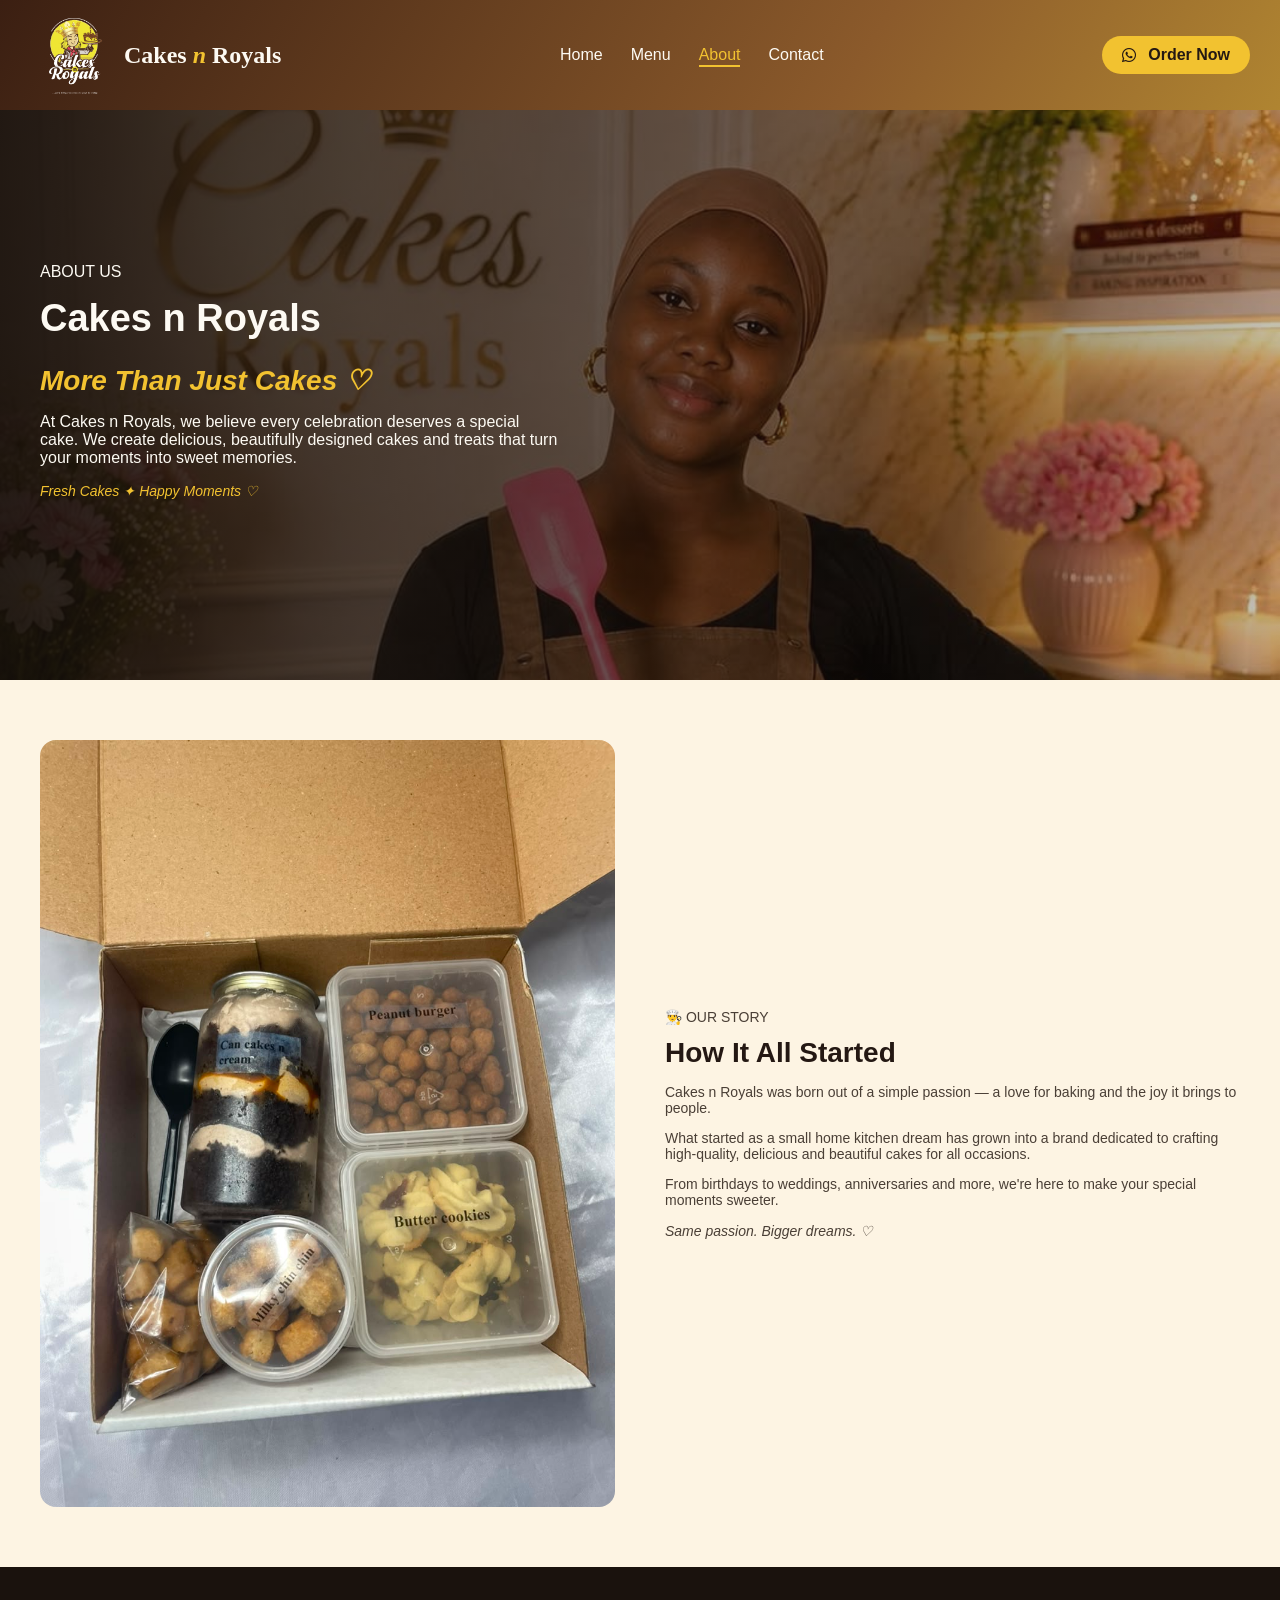
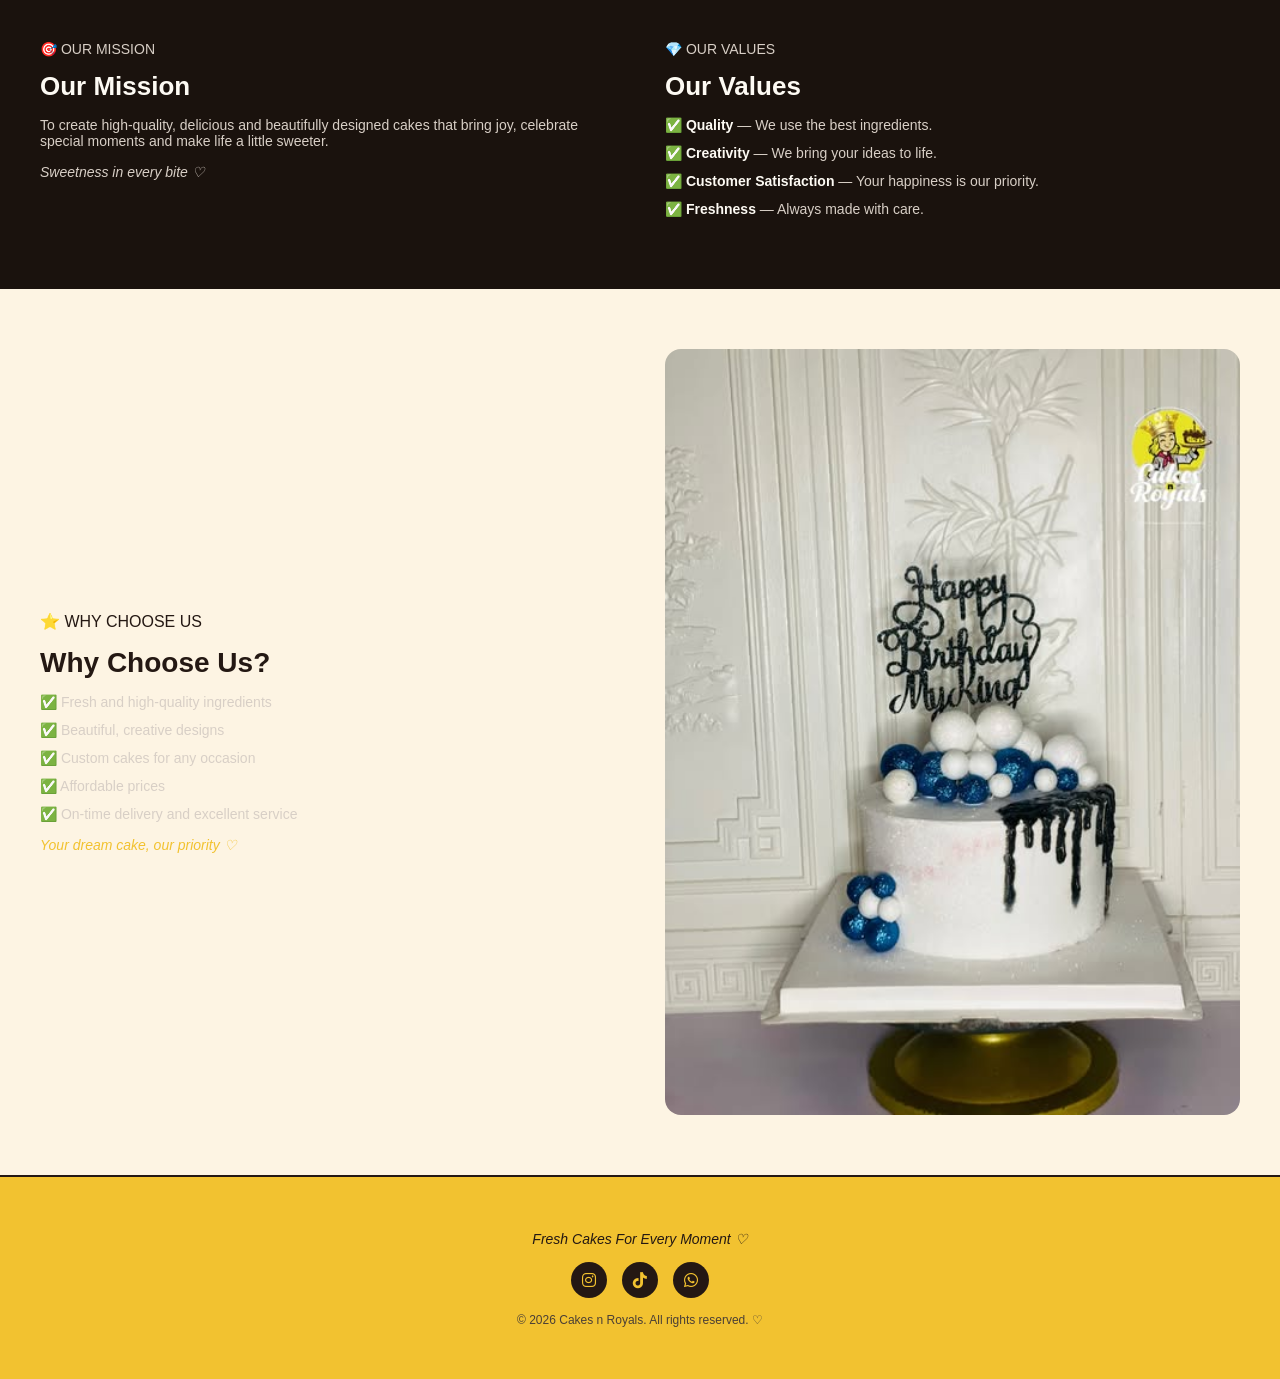
==== About.html @ e21b5de5 "Add files via upload" ====
<!DOCTYPE html>
<html lang="en">
<head>
  <meta charset="UTF-8">
  <meta name="viewport" content="width=device-width, initial-scale=1.0">
  <title>About - Cakes n Royals</title>
  <link rel="stylesheet" href="About.css">
  <link rel="stylesheet" href="https://cdnjs.cloudflare.com/ajax/libs/font-awesome/6.5.1/css/all.min.css">
</head>
<body>

  <!-- NAVBAR (copy your existing navbar, mark About as active) -->
  <div class="navbar">
    <div class="logo">
      <img src="Logo.jpg" alt="Cakes n Royals logo">
       <span class="logo-text">Cakes <em>n</em> Royals</span>
    </div>
   <button class="hamburger" id="hamburger">
  <i class="fa-solid fa-bars"></i>
</button>
    <ul class="nav-links" id="navLinks">
      <li><a href="Home.html">Home</a></li>
      <li><a href="menu.html">Menu</a></li>
      <li><a href="about.html" class="active">About</a></li>
      <li><a href="contact.html">Contact</a></li>
    </ul>
    <a href="https://wa.me/2348119994558?text=Hi%2C%20I%27d%20like%20to%20place%20an%20order" class="order-btn" target="_blank">
      <i class="fa-brands fa-whatsapp"></i> Order Now
    </a>
  </div>

  <!-- ABOUT HERO -->
 <section class="about-hero" style="background-image: url('cake00.jpg');">
  <div class="about-hero-overlay"></div>

  <div class="about-hero-text">
    <p class="hero-tag">ABOUT US</p>
    <h1>Cakes n Royals</h1>
    <h2>More Than Just Cakes ♡</h2>
    <p class="hero-desc">At Cakes n Royals, we believe every celebration deserves a special cake. We create delicious, beautifully designed cakes and treats that turn your moments into sweet memories.</p>
    <p class="hero-signature">Fresh Cakes ✦ Happy Moments ♡</p>
  </div>
</section>

  <!-- OUR STORY -->
  <section class="story-section">
    <div class="story-image">
      <img src="IMG-20260918-WA0074.jpg" alt="Our story cake">
    </div>
    <div class="story-text">
      <p class="hero-tag">👨‍🍳 OUR STORY</p>
      <h2>How It All Started</h2>
      <p>Cakes n Royals was born out of a simple passion — a love for baking and the joy it brings to people.</p>
      <p>What started as a small home kitchen dream has grown into a brand dedicated to crafting high-quality, delicious and beautiful cakes for all occasions.</p>
      <p>From birthdays to weddings, anniversaries and more, we're here to make your special moments sweeter.</p>
      <p class="hero-signature">Same passion. Bigger dreams. ♡</p>
    </div>
  </section>

  <!-- MISSION & VALUES -->
  <section class="mission-section">
    <div class="mission-col">
      <p class="hero-tag">🎯 OUR MISSION</p>
      <h2>Our Mission</h2>
      <p>To create high-quality, delicious and beautifully designed cakes that bring joy, celebrate special moments and make life a little sweeter.</p>
      <p class="hero-signature">Sweetness in every bite ♡</p>
    </div>
    <div class="mission-col">
      <p class="hero-tag">💎 OUR VALUES</p>
      <h2>Our Values</h2>
      <ul class="values-list">
        <li>✅ <strong>Quality</strong> — We use the best ingredients.</li>
        <li>✅ <strong>Creativity</strong> — We bring your ideas to life.</li>
        <li>✅ <strong>Customer Satisfaction</strong> — Your happiness is our priority.</li>
        <li>✅ <strong>Freshness</strong> — Always made with care.</li>
      </ul>
    </div>
  </section>

  <!-- WHY CHOOSE US -->
  <section class="why-section">
    <div class="why-text">
      <p class="hero-tag">⭐ WHY CHOOSE US</p>
      <h2>Why Choose Us?</h2>
      <ul class="values-list">
        <li>✅ Fresh and high-quality ingredients</li>
        <li>✅ Beautiful, creative designs</li>
        <li>✅ Custom cakes for any occasion</li>
        <li>✅ Affordable prices</li>
        <li>✅ On-time delivery and excellent service</li>
      </ul>
      <p class="hero-signature">Your dream cake, our priority ♡</p>
    </div>
    <div class="why-image">
      <img src="680465195_18185967850374086_2974090640874009995_n.jpg" alt="Slice of cake">
    </div>
  </section>

  <!-- FOOTER -->
  <footer class="site-footer">
  
    <p class="footer-tagline">Fresh Cakes For Every Moment ♡</p>
    <div class="footer-socials">
      <a href="https://www.instagram.com/cakesnroyals?stkn=bmZ3d2c5YjBnbzQ2"><i class="fa-brands fa-instagram"></i></a>
      <a href="https://vm.tiktok.com/ZS9DRd9U5E5mL-UiAIv/"><i class="fa-brands fa-tiktok"></i></a>
      <a href="https://wa.me/2348119994558" target="_blank"><i class="fa-brands fa-whatsapp"></i></a>
    </div>
    <p class="footer-copy">© 2026 Cakes n Royals. All rights reserved. ♡</p>
  </footer>

  <div id="page-loader" class="page-loader">
  <div class="loader-spinner"></div>
  <p>Loading sweetness...</p>
  </div>
  <script src="about.js"></script>

</body>
</html>
---- About.css ----
body {
  font-family: 'Segoe UI', Arial, sans-serif;
  margin: 0;
}

.navbar {
  position: fixed;
  top: 0;
  left: 0;
  width: 100%;
  z-index: 1000;
  display: flex;
  align-items: center;
  justify-content: space-between;
  padding: 10px 30px;
  background: linear-gradient(120deg, #3b1f12, #8b5a2b, #d4af37, #fff8ef, #ffd700, #6b3e20, #3b1f12);
  background-size: 400% 400%;
  animation: navgradient 8s ease infinite;
  box-sizing: border-box;
}

@keyframes navgradient {
  0% { background-position: 0% 50%; }
  50% { background-position: 100% 50%; }
  100% { background-position: 0% 50%; }
}

.logo {
  display: flex;
  align-items: center;
  gap: 4px;
}

.logo-text em {
  color: #f2c230;
  font-style: italic;
}

.logo img {
  height: 90px;
  width: auto;
  display: block;
  mix-blend-mode: screen;
  transition: transform 0.3s ease;
}

.hamburger {
  display: none;
  background: none;
  border: none;
  color: #fdfaf3;
  font-size: 26px;
  cursor: pointer;
  position: relative;
  z-index: 1001;
}

.logo-text {
  font-family: 'Playfair Display', serif;
  font-size: 24px;
  font-weight: 700;
  color: #fdfaf3;
}

.logo img:hover {
  transform: scale(1.1) rotate(-3deg);
}

.nav-links {
  display: flex;
  list-style: none;
  gap: 28px;
  margin: 0;
  padding: 0;
}

.nav-links a {
  color: #fdfaf3;
  text-decoration: none;
  position: relative;
  padding-bottom: 4px;
}

.nav-links a::after {
  content: "";
  position: absolute;
  left: 0;
  bottom: 0;
  width: 0%;
  height: 2px;
  background-color: #f2c230;
  transition: width 0.3s ease;
}

.nav-links a:hover::after {
  width: 100%;
}

.nav-links a.active {
  color: #f2c230;
}

.nav-links a.active::after {
  width: 100%;
}

.order-btn {
  background: #f2c230;
  color: #241813;
  padding: 10px 20px;
  border-radius: 30px;
  text-decoration: none;
  font-weight: 600;
  white-space: nowrap;
  flex-shrink: 0;
  display: inline-flex;
  align-items: center;
  gap: 6px;
}

.order-btn i {
  margin-right: 6px;
}


/* ABOUT HERO */
.about-hero {
  display: flex;
  align-items: center;
  justify-content: space-between;
  gap: 40px;
  padding: 140px 40px 60px;
  background: #241813;
  color: #fdfaf3;
  flex-wrap: wrap;
}

.about-hero {
  position: relative;
  min-height: 480px;
  display: flex;
  align-items: center;
  padding: 140px 40px 60px;
  background-size: cover;
  background-position: center top;
  overflow: hidden;
  color: #fdfaf3;
}

.about-hero-overlay {
  position: absolute;
  inset: 0;
  background: linear-gradient(90deg, rgba(20,14,10,0.92) 0%, rgba(20,14,10,0.6) 55%, rgba(20,14,10,0.25) 100%);
  z-index: 1;
}

.about-hero-text {
  position: relative;
  z-index: 2;
  max-width: 550px;
}

.about-hero-text {
  max-width: 520px;
}

.about-hero-text h1 {
  font-size: 38px;
  margin: 10px 0 5px;
}

.about-hero-text h2 {
  font-size: 28px;
  font-style: italic;
  color: #f2c230;
  margin-bottom: 15px;
}

.hero-signature {
  font-style: italic;
  color: #f2c230;
  font-size: 14px;
  margin-top: 15px;
}

.about-hero-image img {
  max-width: 420px;
  width: 100%;
  border-radius: 16px;
}

/* OUR STORY */
.story-section {
  display: flex;
  align-items: center;
  gap: 50px;
  padding: 60px 40px;
  background: #fdf4e3;
  flex-wrap: wrap;
}

.story-image {
  flex: 1;
  min-width: 280px;
}

.story-image img {
  width: 100%;
  border-radius: 16px;
  display: block;
}

.story-text {
  flex: 1;
  min-width: 280px;
  color: #241813;
}

.story-text h2 {
  font-size: 28px;
  margin: 8px 0 15px;
}

.story-text p {
  font-size: 14px;
  margin-bottom: 12px;
  color: #4a3f36;
}

/* MISSION & VALUES */
.mission-section {
  display: flex;
  gap: 50px;
  padding: 60px 40px;
  background: #1a120d;
  color: #fdfaf3;
  flex-wrap: wrap;
}

.mission-col {
  flex: 1;
  min-width: 280px;
}

.mission-col h2 {
  font-size: 26px;
  margin: 8px 0 15px;
}

.mission-col p {
  font-size: 14px;
  color: #d8cfc6;
}

.values-list {
  list-style: none;
  padding: 0;
  margin: 0;
}

.values-list li {
  font-size: 14px;
  margin-bottom: 12px;
  color: #d8cfc6;
}

.values-list strong {
  color: #fdfaf3;
}

/* WHY CHOOSE US */
.why-section {
  display: flex;
  align-items: center;
  gap: 50px;
  padding: 60px 40px;
  background: #fdf4e3;
  color: #241813;
  flex-wrap: wrap;
}

.why-text {
  flex: 1;
  min-width: 280px;
}

.why-text h2 {
  font-size: 28px;
  margin: 8px 0 15px;
}

.why-image {
  flex: 1;
  min-width: 280px;
}

.why-image img {
  width: 100%;
  border-radius: 16px;
  display: block;
}

.site-footer {
  background: #f2c230;
  color: #241813;
  text-align: center;
  padding: 40px 20px;
  border-top: 2px solid #241813;
}

.footer-logo img {
  height: 60px;
  margin-bottom: 10px;
}

.footer-tagline {
  font-style: italic;
  color: #241813;
  font-size: 14px;
  margin-bottom: 15px;
}

.footer-socials {
  display: flex;
  justify-content: center;
  gap: 15px;
  margin-bottom: 15px;
}

.footer-socials a {
  color: #f2c230;
  background: #241813;
  width: 36px;
  height: 36px;
  border-radius: 50%;
  display: flex;
  align-items: center;
  justify-content: center;
  text-decoration: none;
  transition: transform 0.3s ease;
}

.footer-socials a:hover {
  transform: scale(1.1);
}

.footer-copy {
  font-size: 12px;
  color: #4a3f36;
}

.page-loader {
  position: fixed;
  inset: 0;
  background: #1a120d;
  display: flex;
  flex-direction: column;
  align-items: center;
  justify-content: center;
  z-index: 9999;
  transition: opacity 0.4s ease, visibility 0.4s ease;
}

.page-loader.hidden {
  opacity: 0;
  visibility: hidden;
  pointer-events: none;
}

.loader-spinner {
  width: 50px;
  height: 50px;
  border: 5px solid rgba(242,194,48,0.2);
  border-top-color: #f2c230;
  border-radius: 50%;
  animation: spin 0.8s linear infinite;
  margin-bottom: 15px;
}

@keyframes spin {
  to { transform: rotate(360deg); }
}

.page-loader p {
  color: #f2c230;
  font-size: 14px;
  font-style: italic;
}

/* RESPONSIVE */
@media (max-width: 768px) {
  .story-section,
  .why-section {
    flex-direction: column;
  }
  .why-image {
    order: -1;
  }
}

@media (max-width: 900px) {
  .hamburger {
    display: block;
  }

  .nav-links {
    display: none;
    position: fixed;
    top: 78px;
    left: 0;
    width: 100%;
    background: #241813;
    flex-direction: column;
    padding: 20px;
    gap: 15px;
    z-index: 999;
  }

  .nav-links.active {
    display: flex;
  }
}
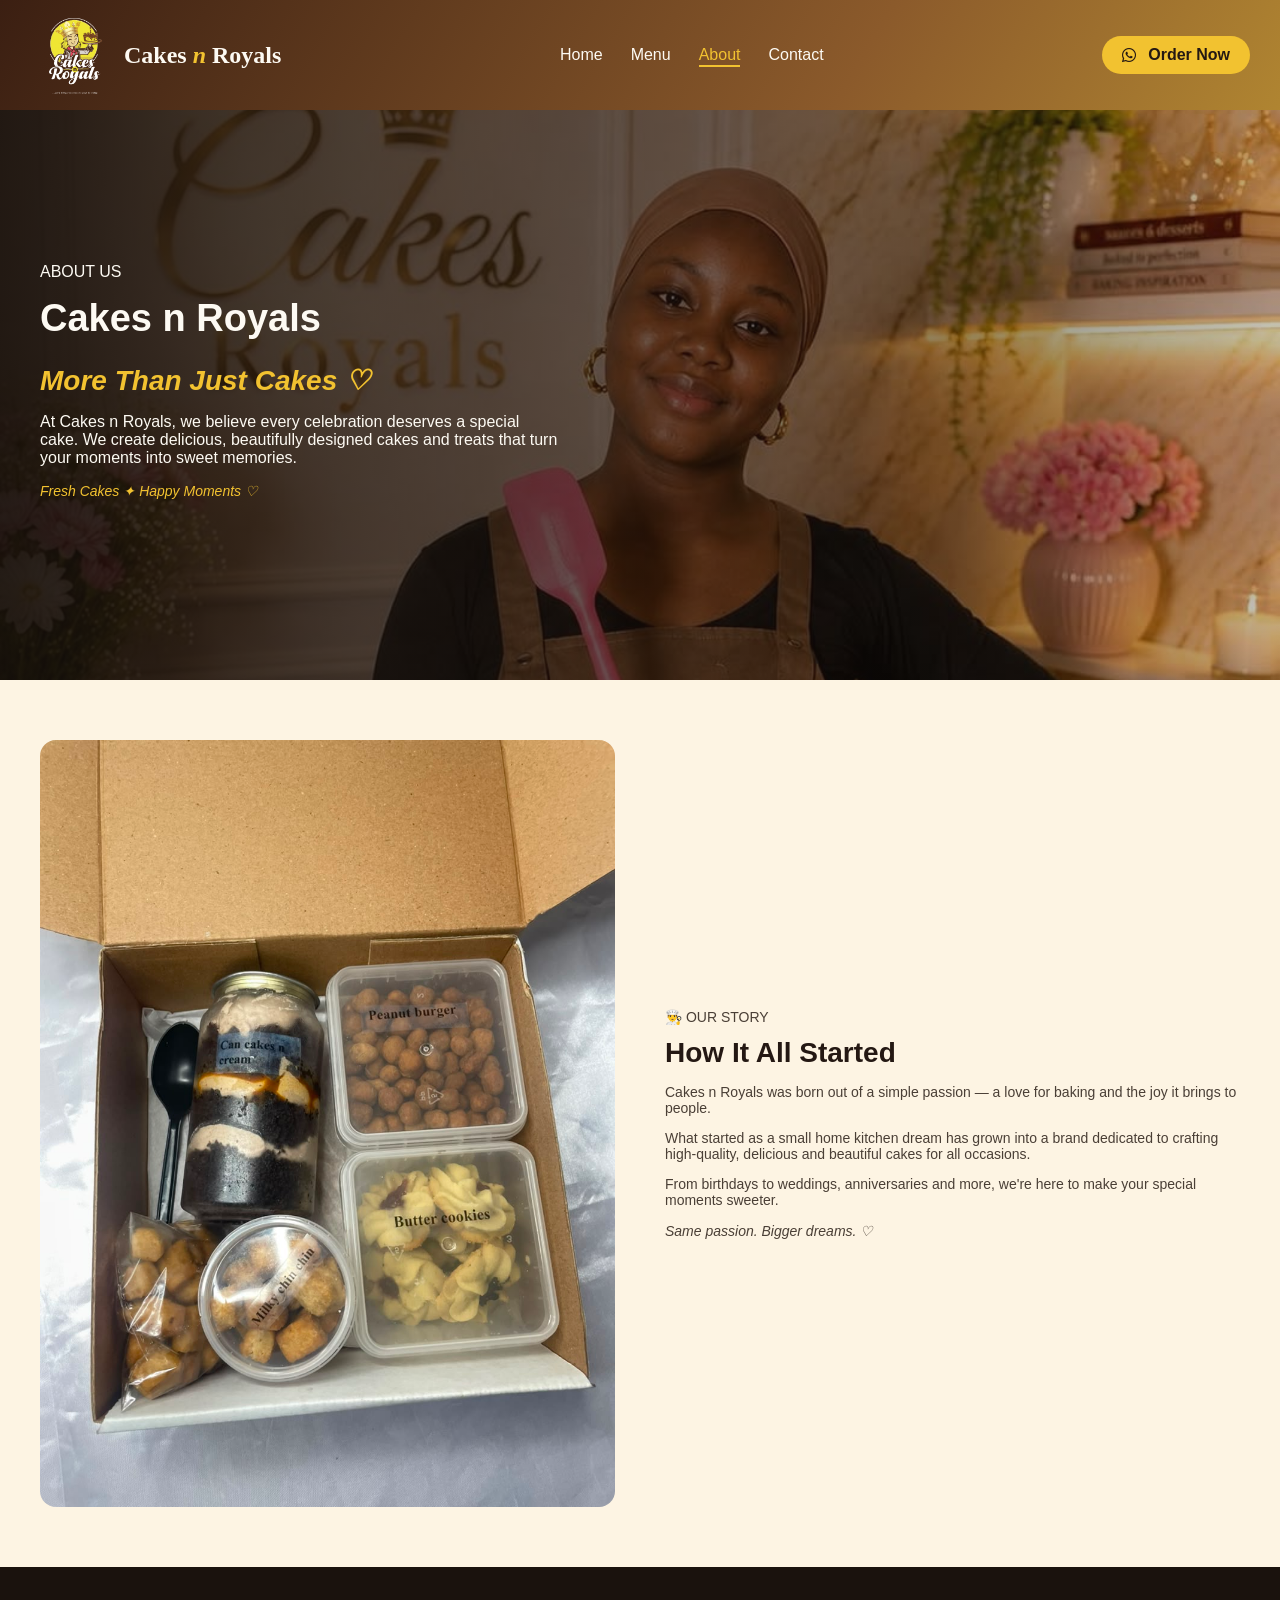
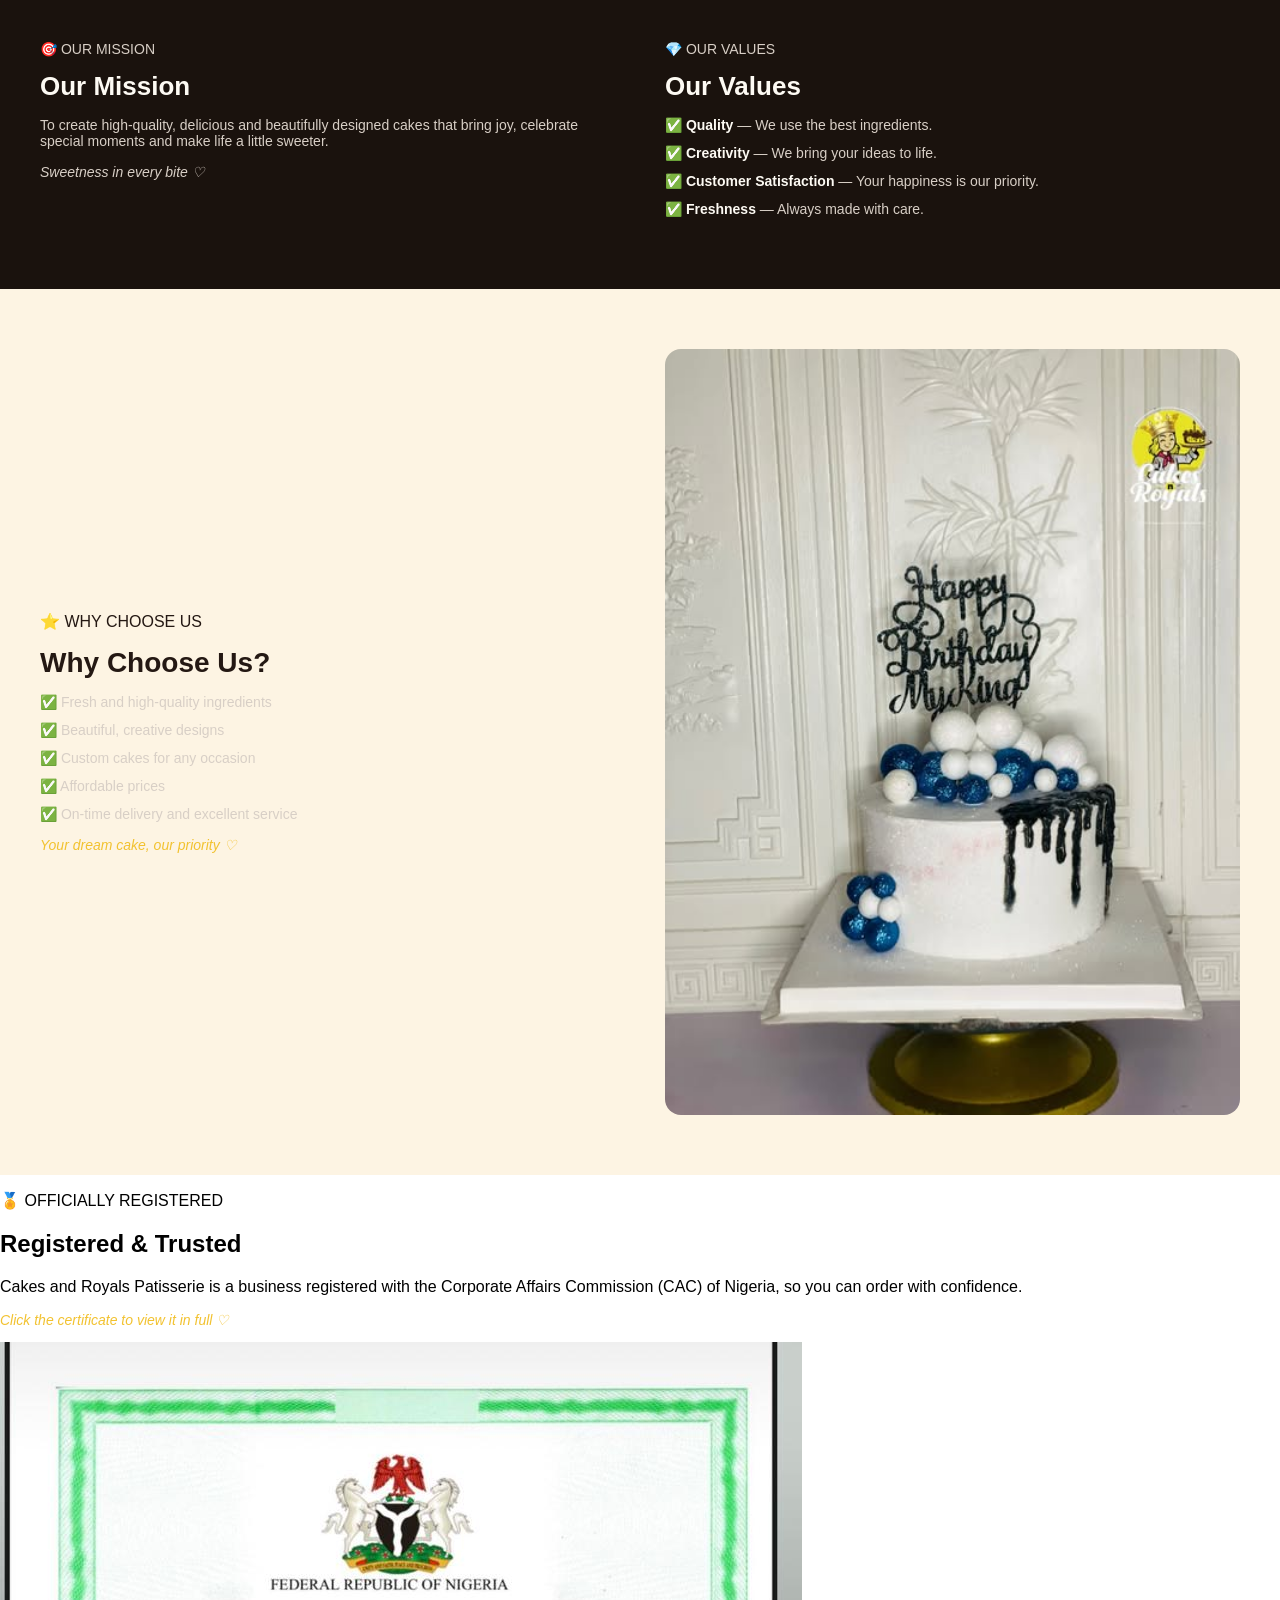
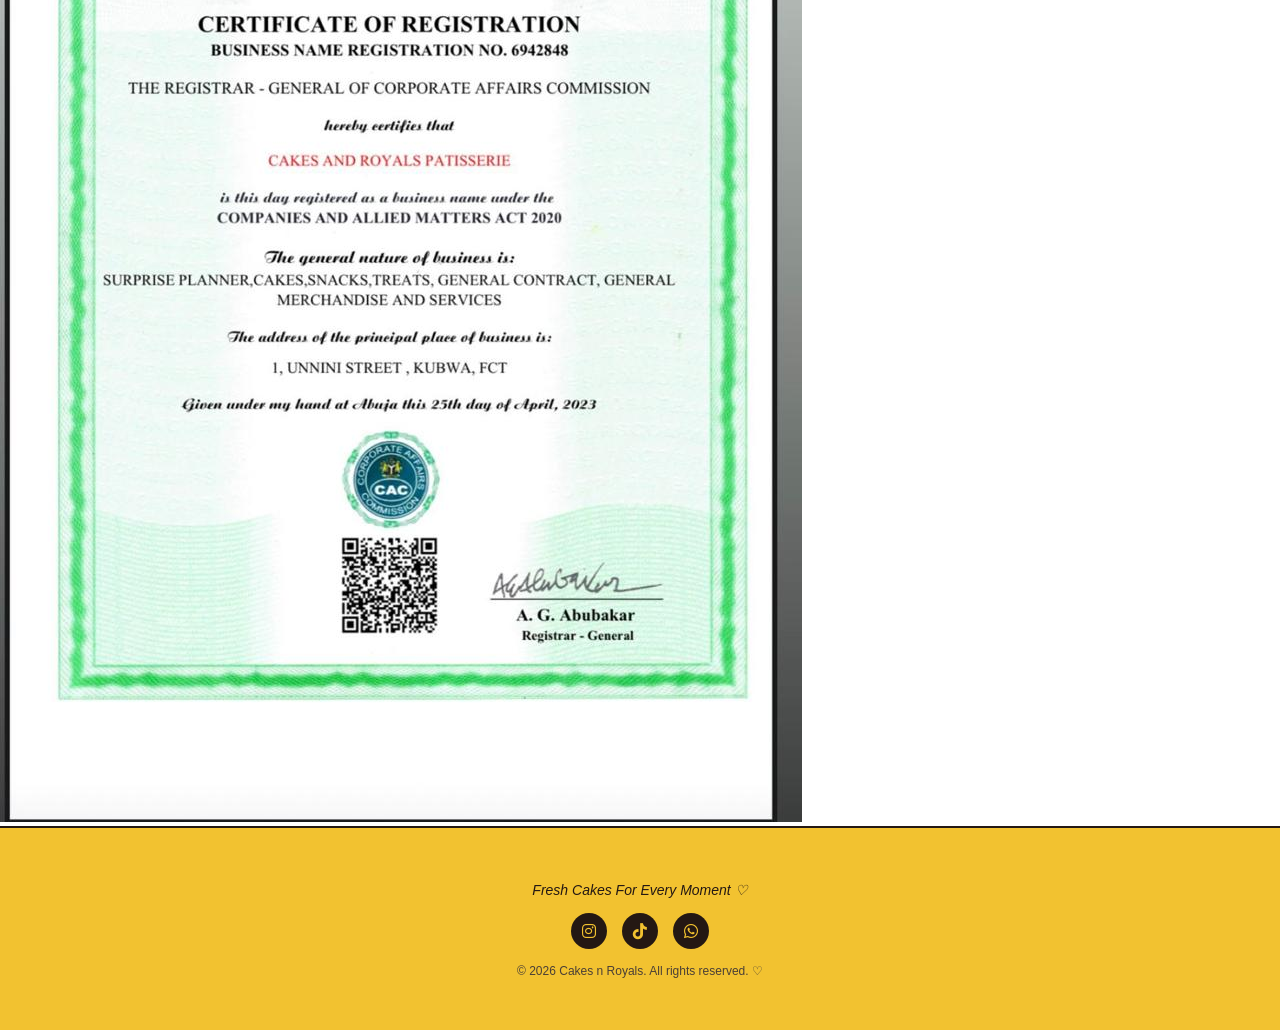
==== commit 61614e3d: "Add registered business section to About page Added a registered business section with certificate l" ====
--- a/About.html
+++ b/About.html
@@ -95,6 +95,20 @@
       <img src="680465195_18185967850374086_2974090640874009995_n.jpg" alt="Slice of cake">
     </div>
   </section>
+    <!-- REGISTERED BUSINESS -->
+<section class="cert-section">
+  <div class="cert-text">
+    <p class="hero-tag">🏅 OFFICIALLY REGISTERED</p>
+    <h2>Registered &amp; Trusted</h2>
+    <p>Cakes and Royals Patisserie is a business registered with the Corporate Affairs Commission (CAC) of Nigeria, so you can order with confidence.</p>
+    <p class="hero-signature">Click the certificate to view it in full ♡</p>
+  </div>
+  <div class="cert-image">
+    <a href="IMG-20261028-WA0062.jpg" target="_blank">
+      <img src="IMG-20261028-WA0062.jpg" alt="CAC Certificate of Registration">
+    </a>
+  </div>
+</section>
 
   <!-- FOOTER -->
   <footer class="site-footer">
@@ -115,4 +129,4 @@
   <script src="about.js"></script>
 
 </body>
-</html>+</html>
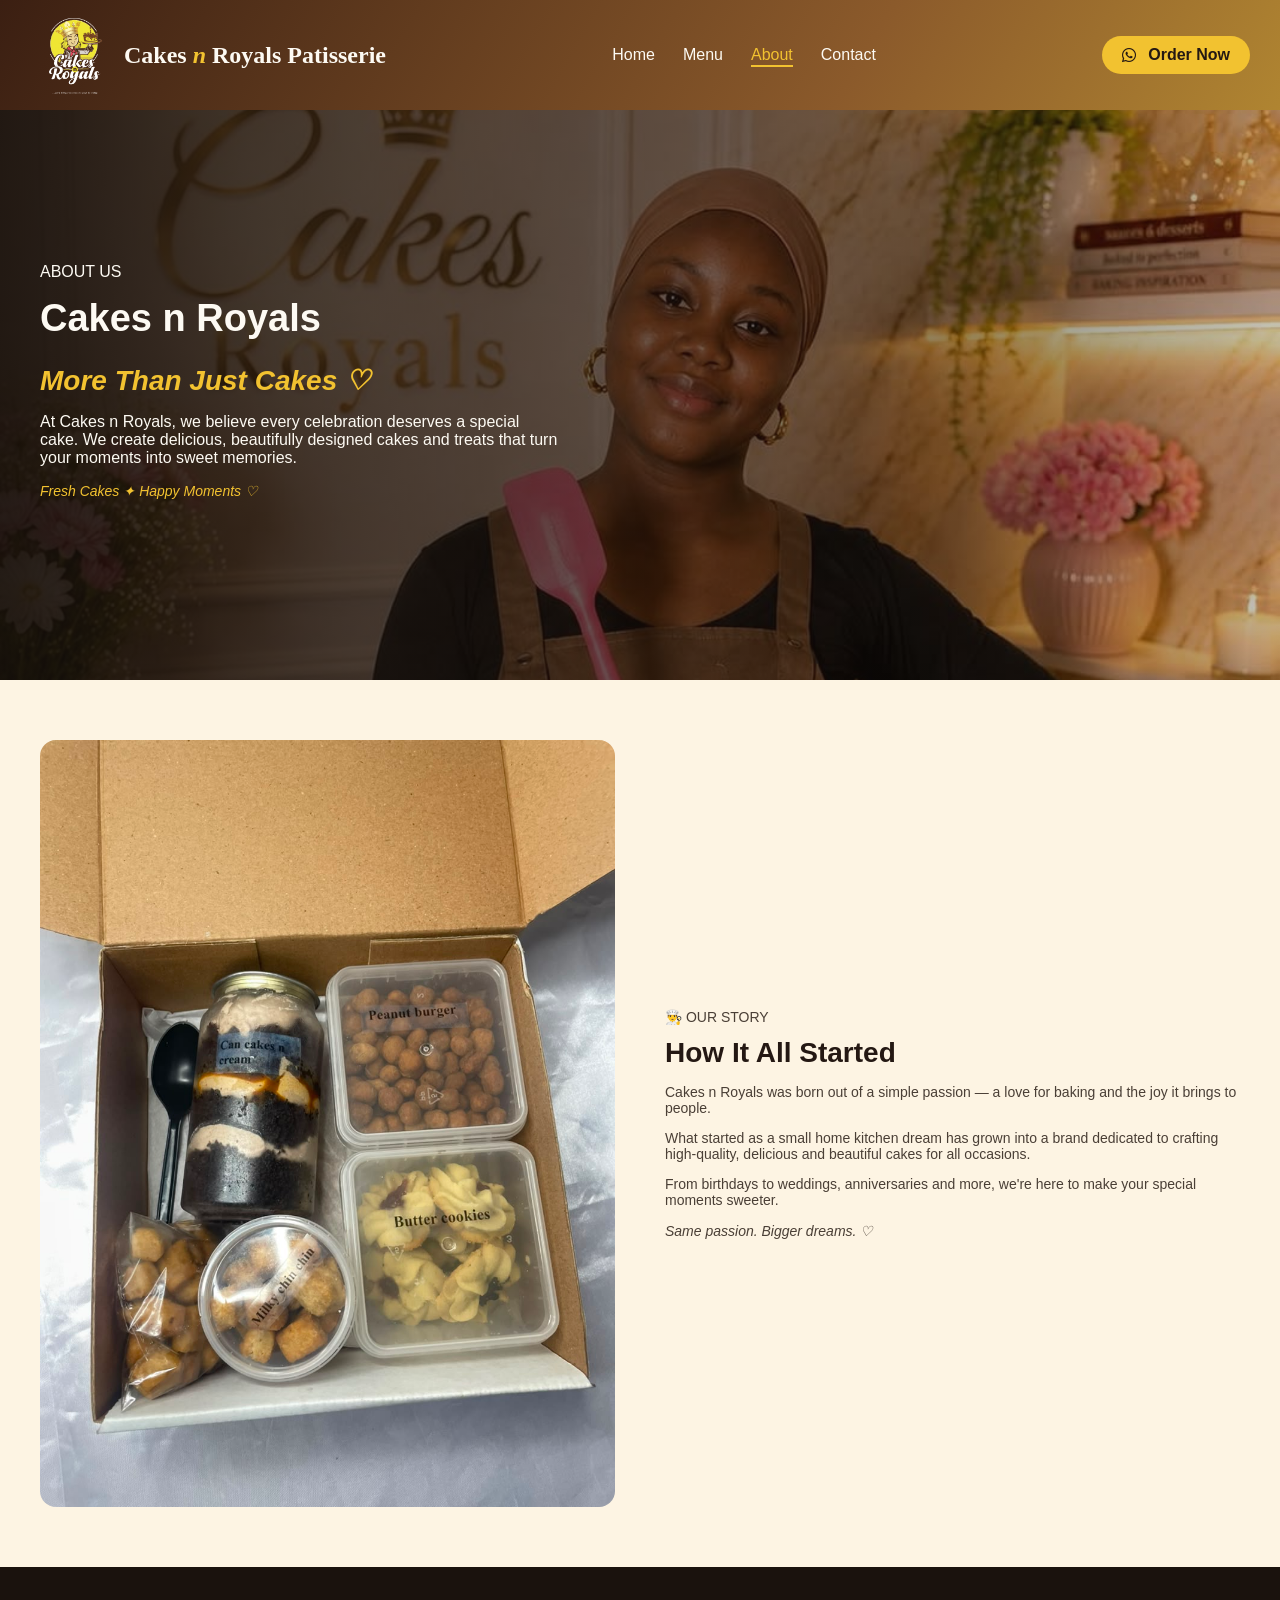
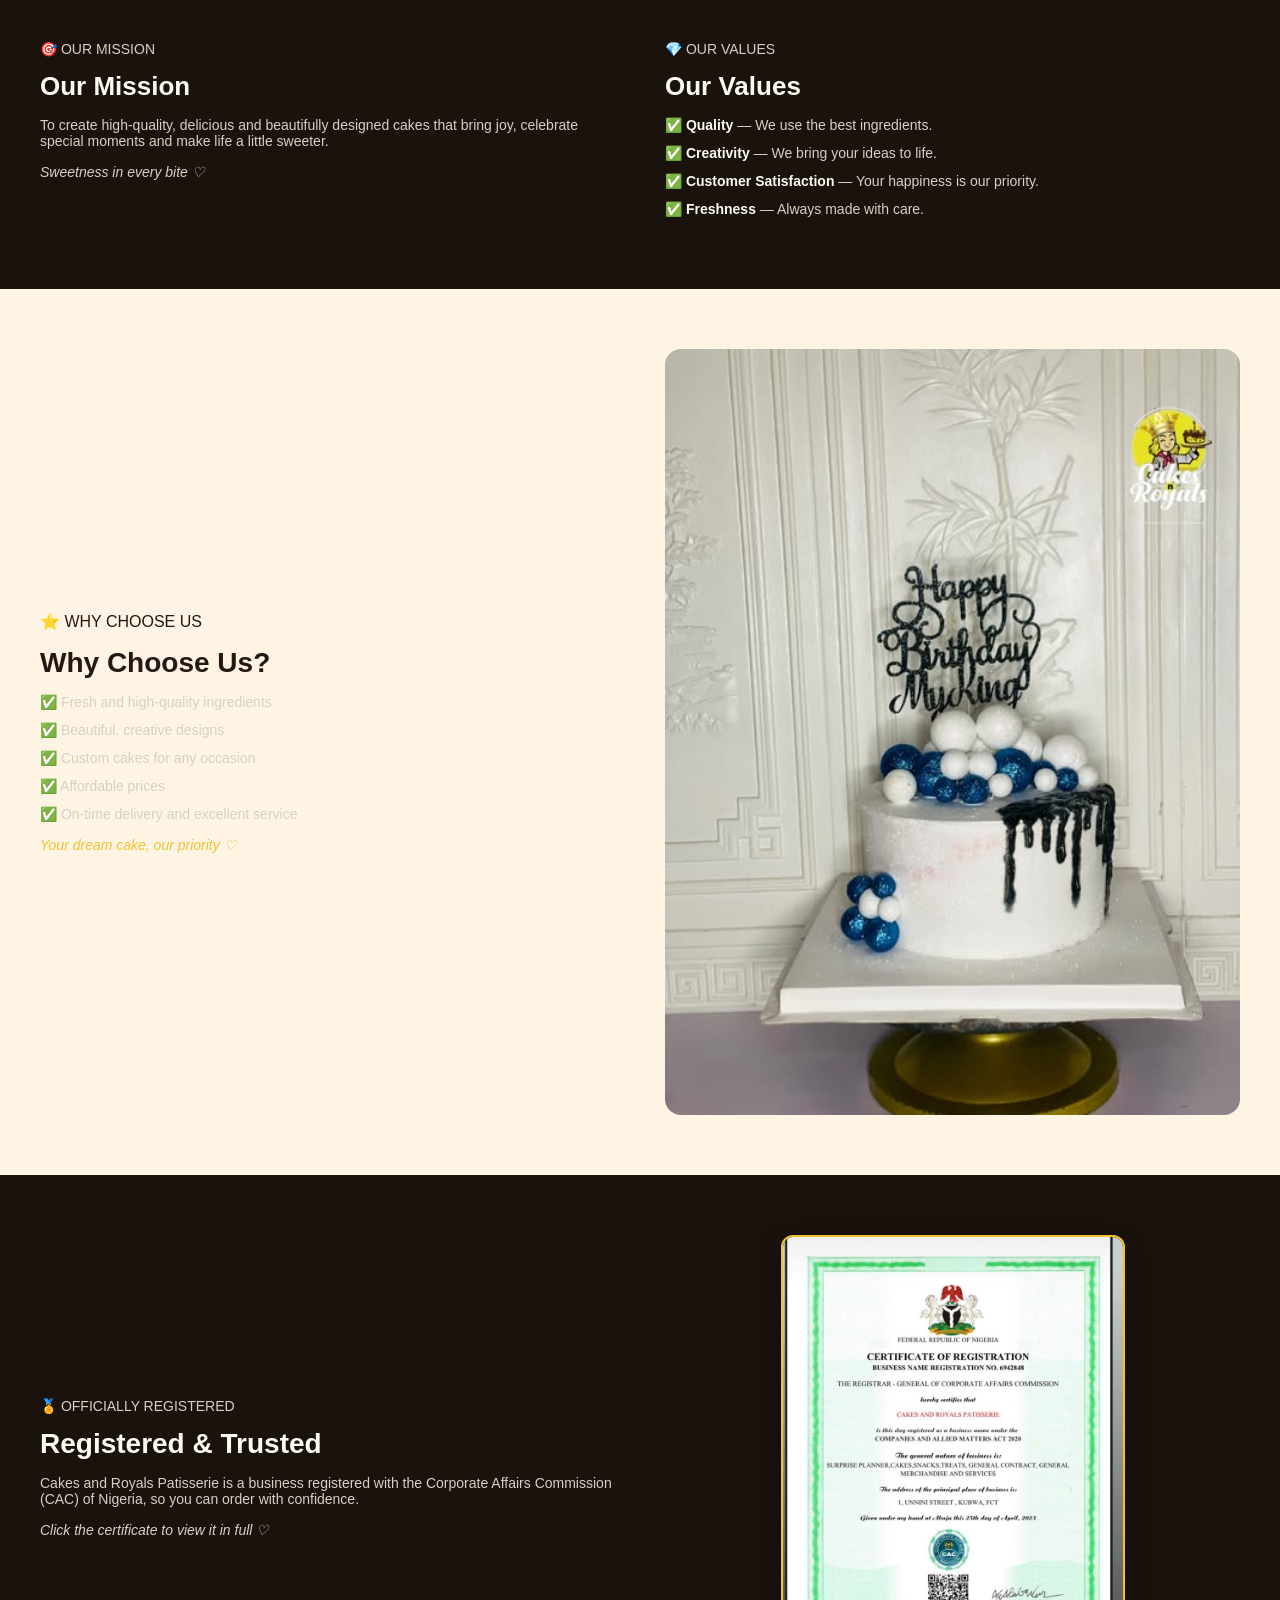
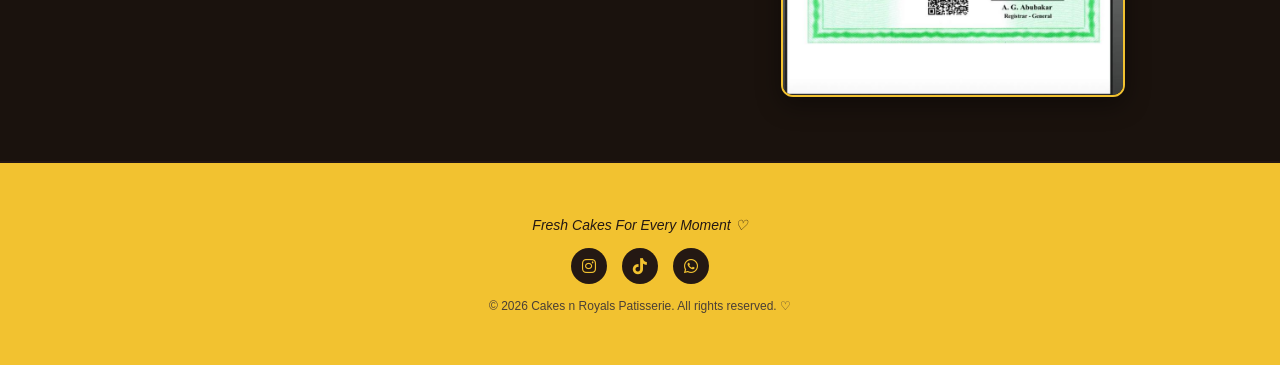
==== commit 9fbd1a8a: "Revise About.html with updated content Updated the About.html file with the latest content and struc" ====
--- a/About.html
+++ b/About.html
@@ -13,7 +13,7 @@
   <div class="navbar">
     <div class="logo">
       <img src="Logo.jpg" alt="Cakes n Royals logo">
-       <span class="logo-text">Cakes <em>n</em> Royals</span>
+       <span class="logo-text">Cakes <em>n</em> Royals Patisserie</span>
     </div>
    <button class="hamburger" id="hamburger">
   <i class="fa-solid fa-bars"></i>
@@ -119,7 +119,7 @@
       <a href="https://vm.tiktok.com/ZS9DRd9U5E5mL-UiAIv/"><i class="fa-brands fa-tiktok"></i></a>
       <a href="https://wa.me/2348119994558" target="_blank"><i class="fa-brands fa-whatsapp"></i></a>
     </div>
-    <p class="footer-copy">© 2026 Cakes n Royals. All rights reserved. ♡</p>
+    <p class="footer-copy">© 2026 Cakes n Royals Patisserie. All rights reserved. ♡</p>
   </footer>
 
   <div id="page-loader" class="page-loader">
--- a/About.css
+++ b/About.css
@@ -385,6 +385,51 @@
   color: #f2c230;
   font-size: 14px;
   font-style: italic;
+}
+
+/* CERTIFICATE */
+.cert-section {
+  display: flex;
+  align-items: center;
+  gap: 50px;
+  padding: 60px 40px;
+  background: #1a120d;
+  color: #fdfaf3;
+  flex-wrap: wrap;
+}
+
+.cert-text {
+  flex: 1;
+  min-width: 280px;
+}
+
+.cert-text h2 {
+  font-size: 28px;
+  margin: 8px 0 15px;
+}
+
+.cert-text p {
+  font-size: 14px;
+  color: #d8cfc6;
+}
+
+.cert-image {
+  flex: 1;
+  min-width: 280px;
+  text-align: center;
+}
+
+.cert-image img {
+  width: 100%;
+  max-width: 340px;
+  border-radius: 12px;
+  border: 2px solid #f2c230;
+  box-shadow: 0 8px 25px rgba(0,0,0,0.4);
+  transition: transform 0.3s ease;
+}
+
+.cert-image img:hover {
+  transform: scale(1.04);
 }
 
 /* RESPONSIVE */
@@ -419,4 +464,4 @@
   .nav-links.active {
     display: flex;
   }
-}+}
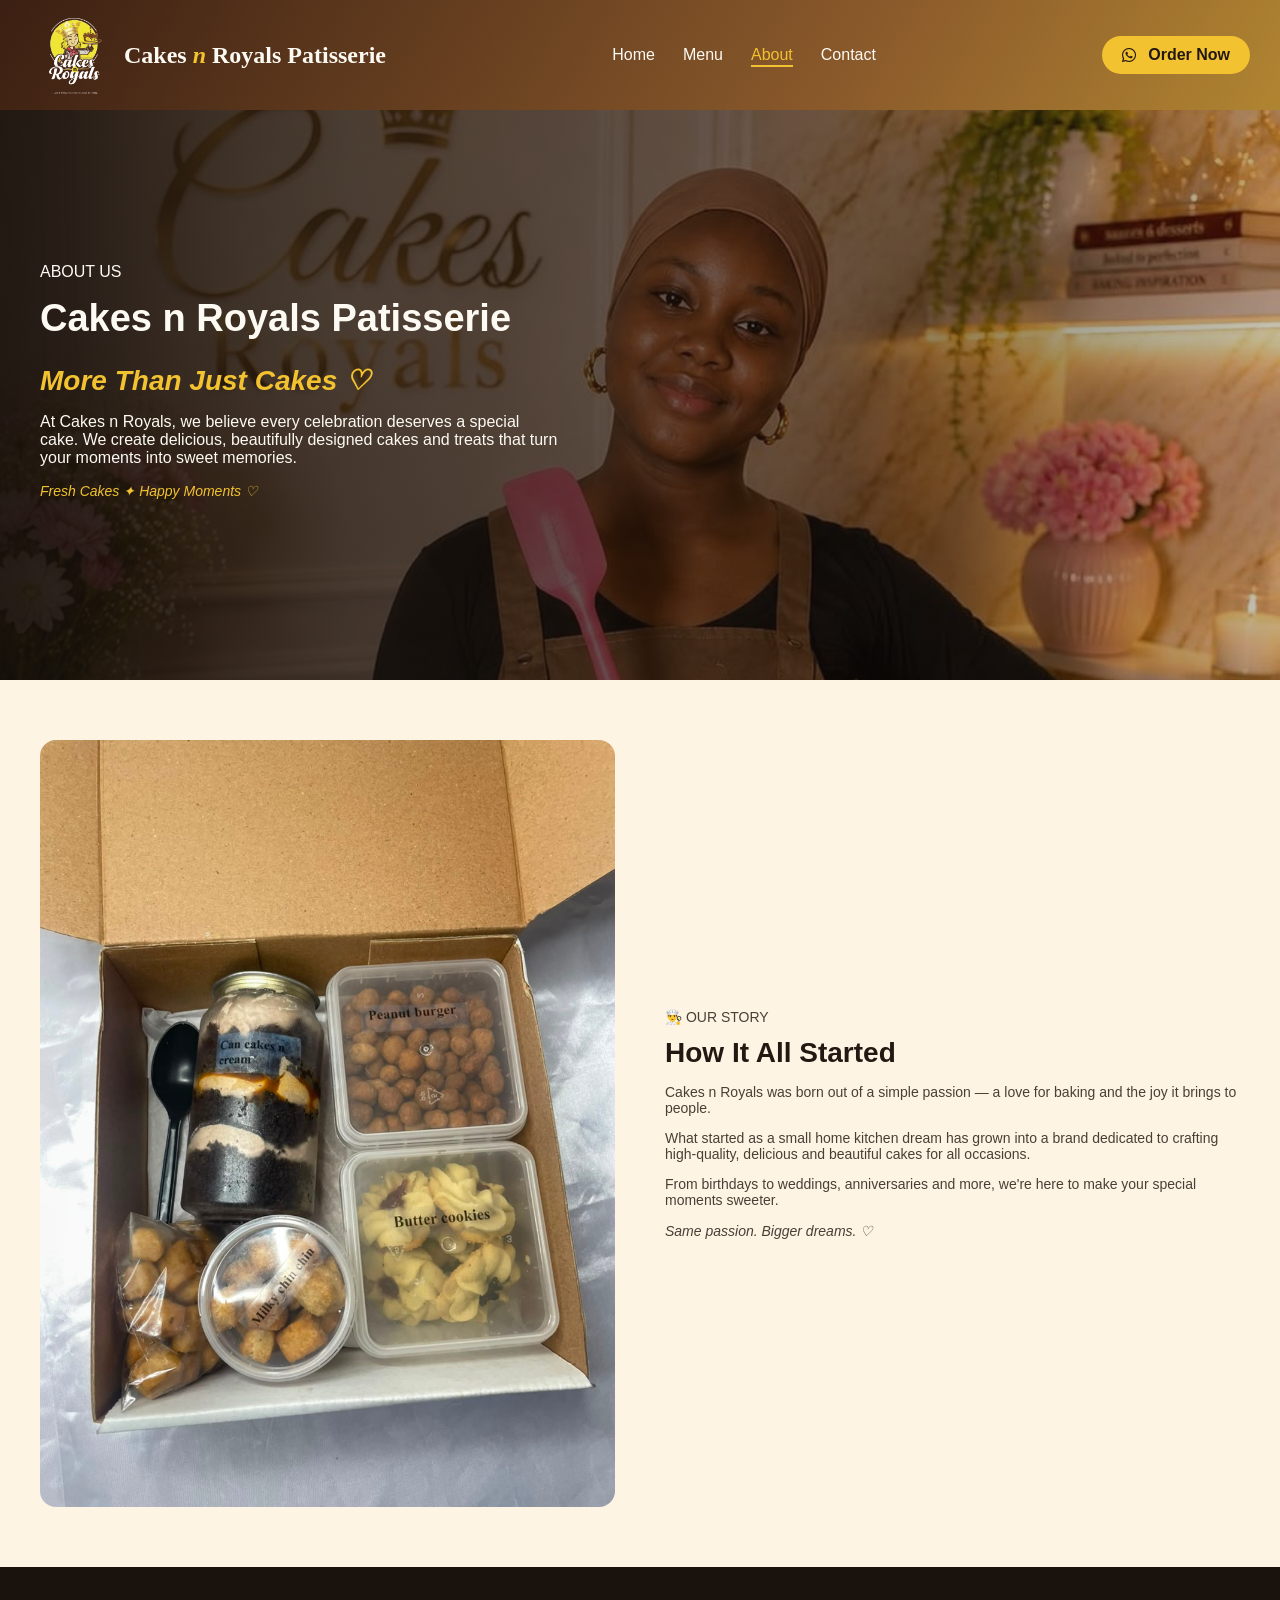
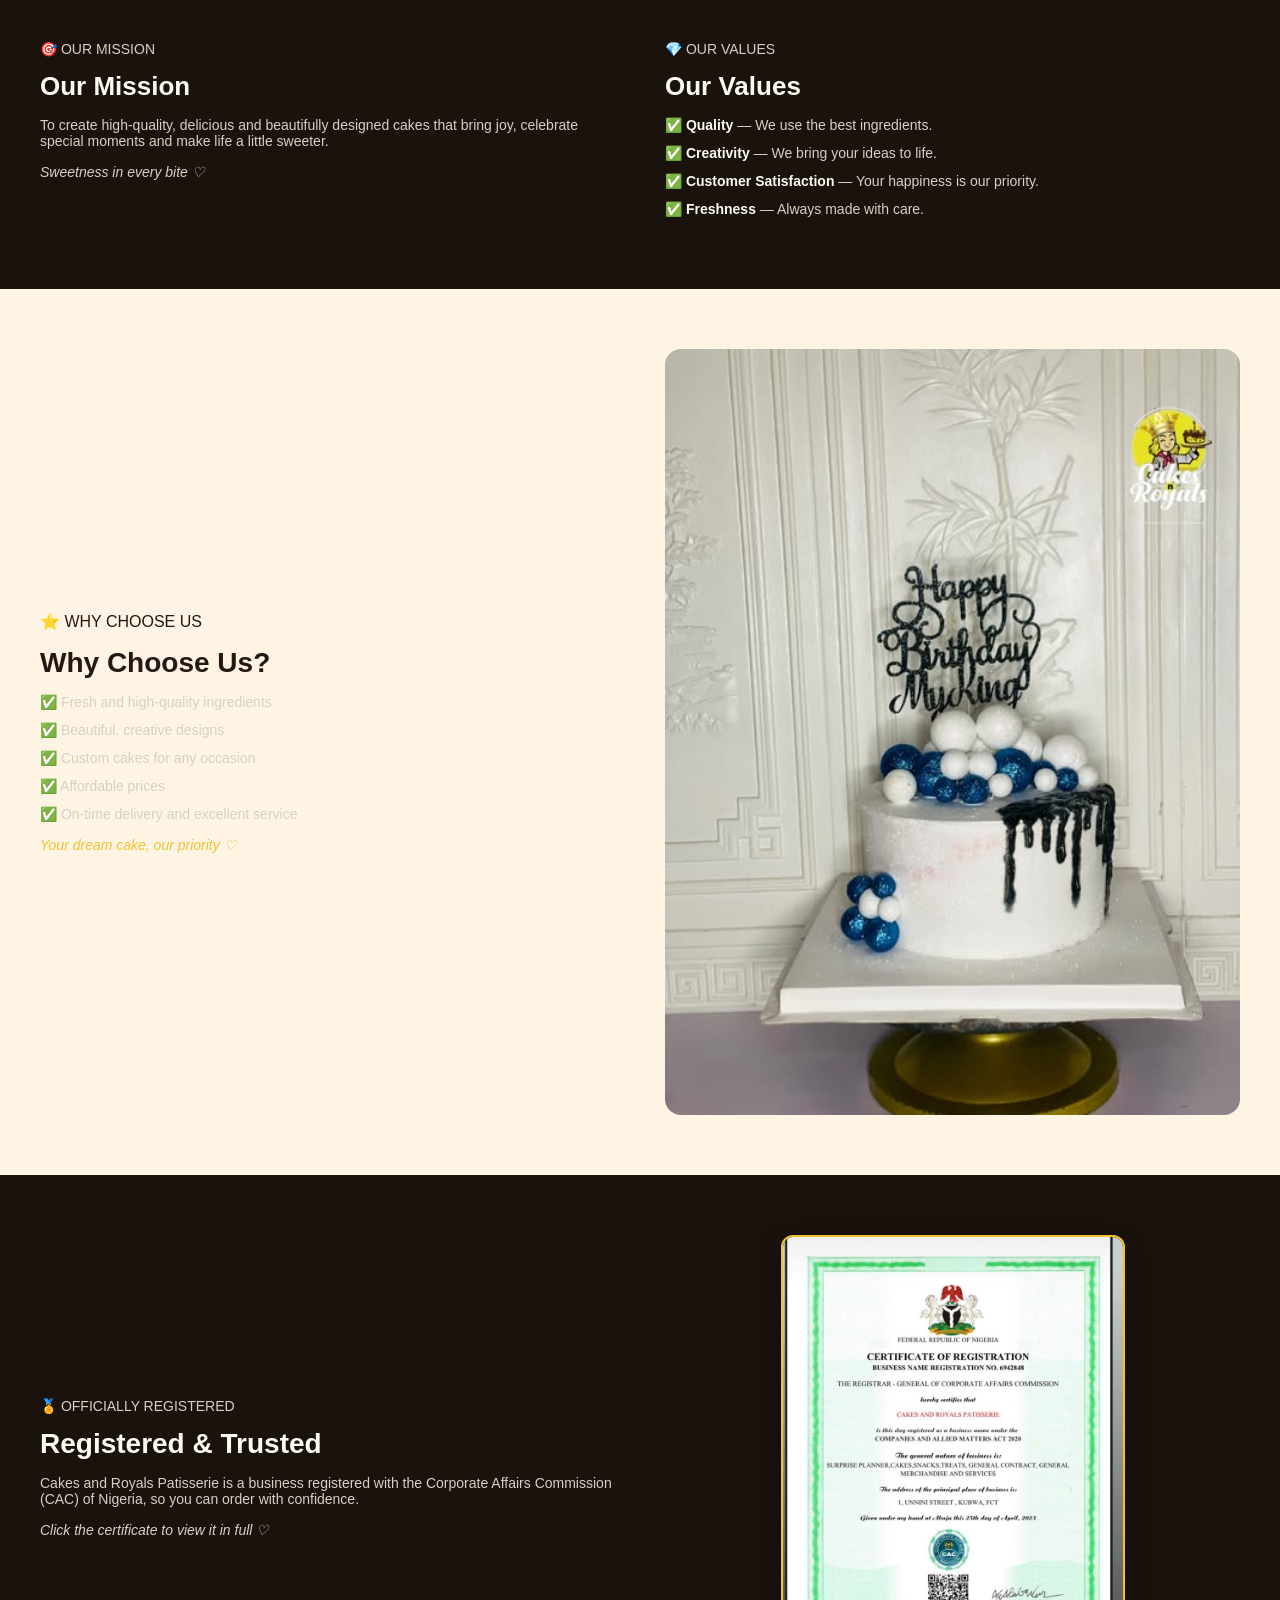
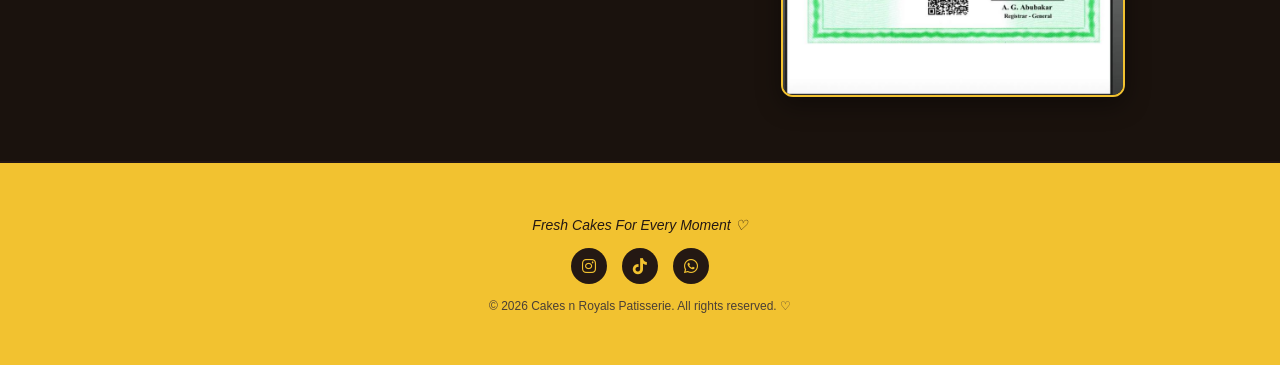
==== commit db0a5795: "Reformat About.html with proper HTML structure" ====
--- a/About.html
+++ b/About.html
@@ -3,7 +3,7 @@
 <head>
   <meta charset="UTF-8">
   <meta name="viewport" content="width=device-width, initial-scale=1.0">
-  <title>About - Cakes n Royals</title>
+  <title>About - Cakes n Royals Patisserie</title>
   <link rel="stylesheet" href="About.css">
   <link rel="stylesheet" href="https://cdnjs.cloudflare.com/ajax/libs/font-awesome/6.5.1/css/all.min.css">
 </head>
@@ -35,7 +35,7 @@
 
   <div class="about-hero-text">
     <p class="hero-tag">ABOUT US</p>
-    <h1>Cakes n Royals</h1>
+    <h1>Cakes n Royals Patisserie</h1>
     <h2>More Than Just Cakes ♡</h2>
     <p class="hero-desc">At Cakes n Royals, we believe every celebration deserves a special cake. We create delicious, beautifully designed cakes and treats that turn your moments into sweet memories.</p>
     <p class="hero-signature">Fresh Cakes ✦ Happy Moments ♡</p>
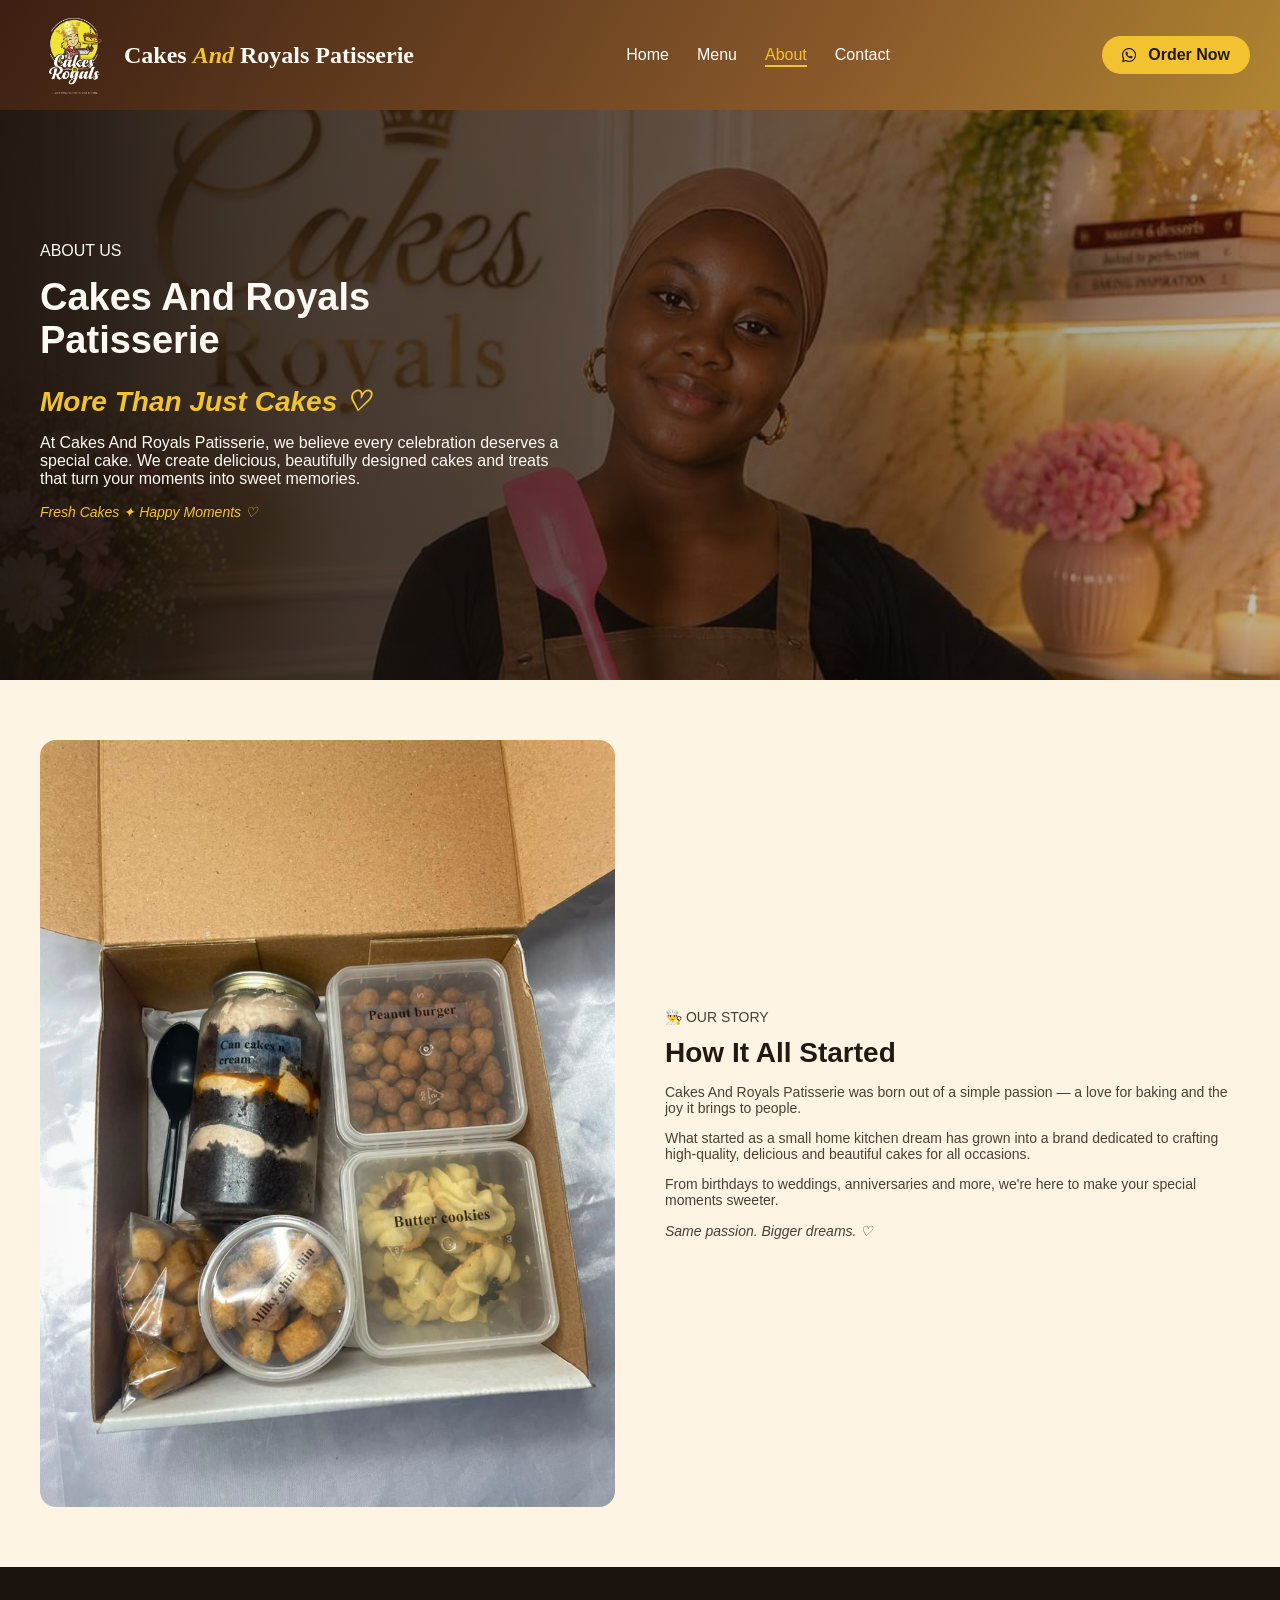
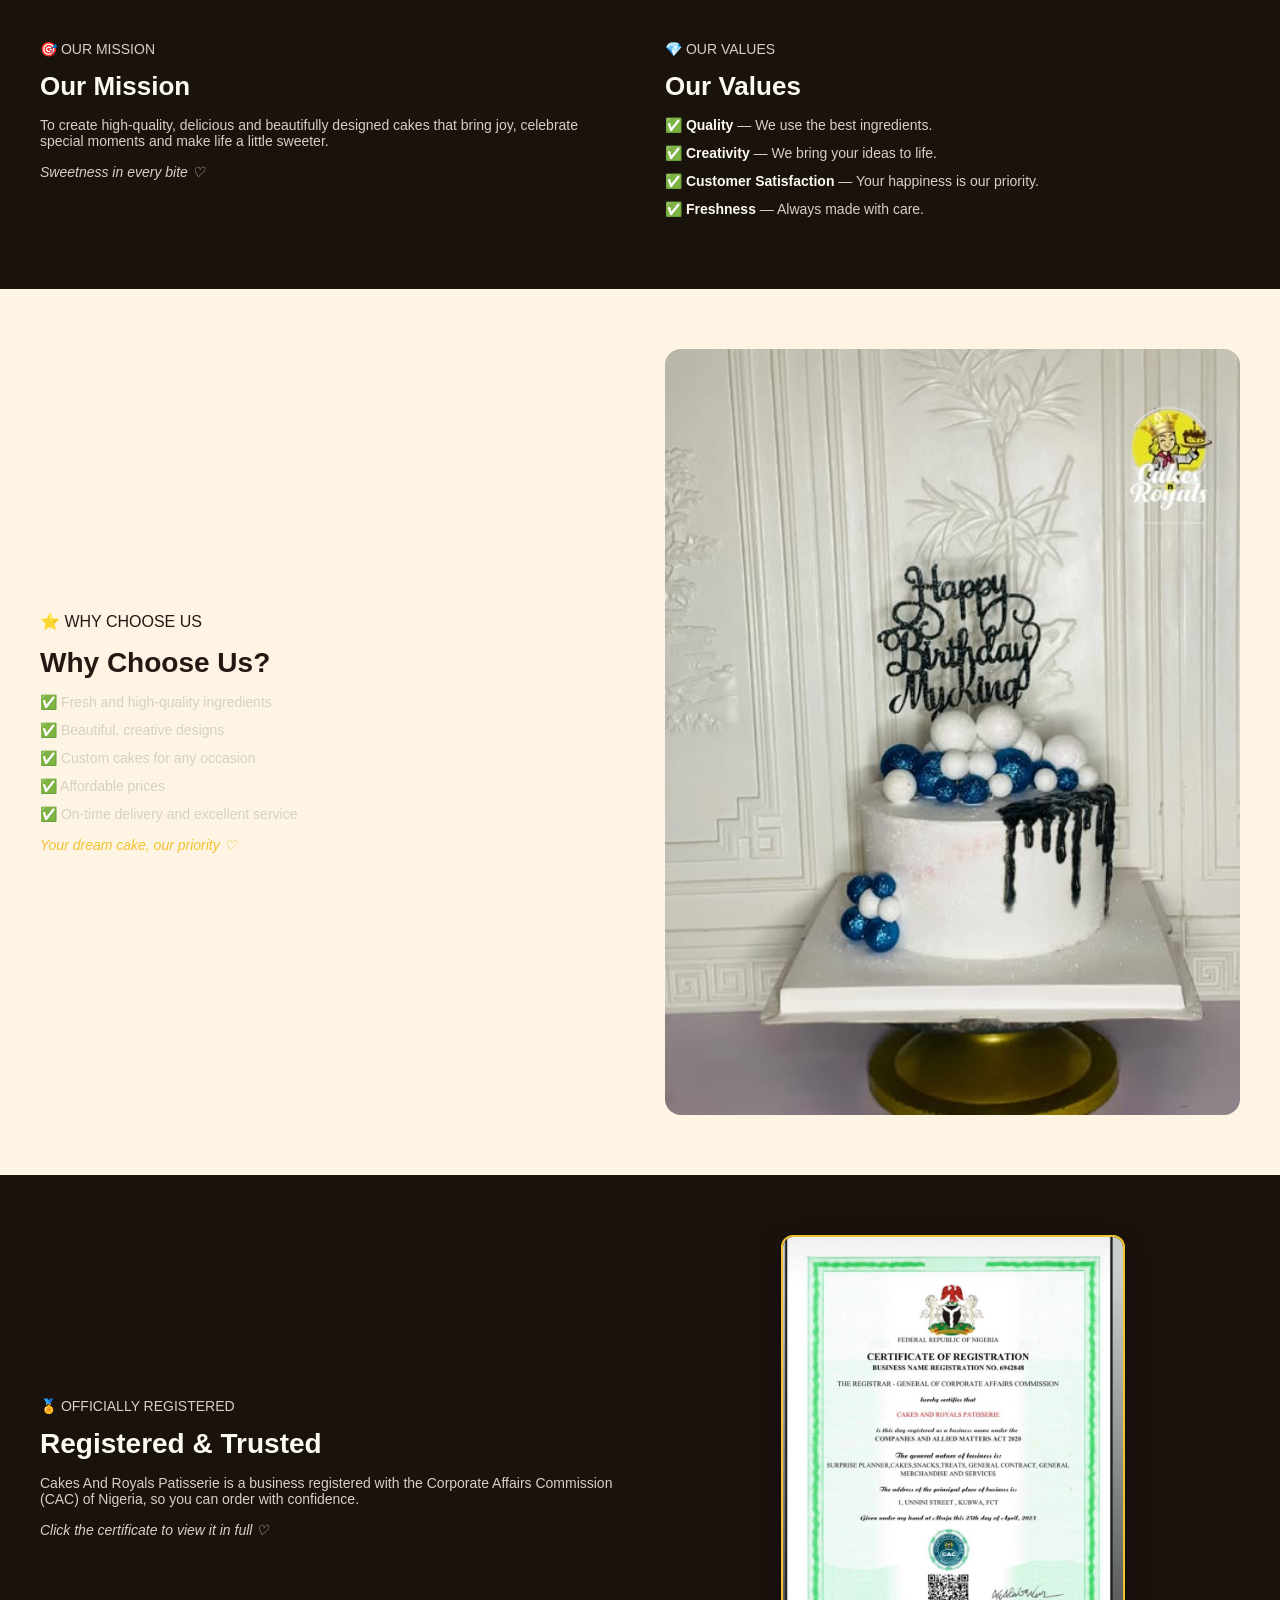
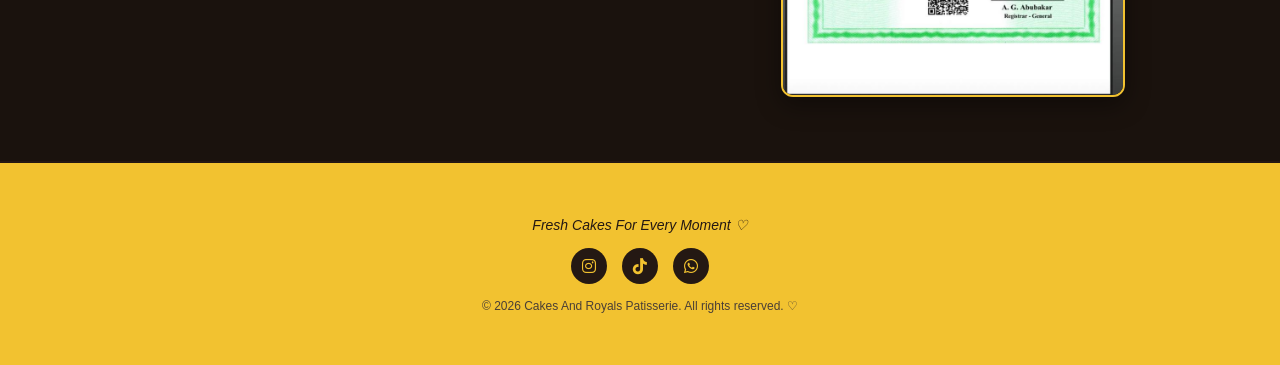
==== commit 9a033e4f: "Correct spelling of 'And' in About page" ====
--- a/About.html
+++ b/About.html
@@ -3,7 +3,7 @@
 <head>
   <meta charset="UTF-8">
   <meta name="viewport" content="width=device-width, initial-scale=1.0">
-  <title>About - Cakes n Royals Patisserie</title>
+  <title>About - Cakes And Royals Patisserie</title>
   <link rel="stylesheet" href="About.css">
   <link rel="stylesheet" href="https://cdnjs.cloudflare.com/ajax/libs/font-awesome/6.5.1/css/all.min.css">
 </head>
@@ -13,13 +13,13 @@
   <div class="navbar">
     <div class="logo">
       <img src="Logo.jpg" alt="Cakes n Royals logo">
-       <span class="logo-text">Cakes <em>n</em> Royals Patisserie</span>
+       <span class="logo-text">Cakes <em>And</em> Royals Patisserie</span>
     </div>
    <button class="hamburger" id="hamburger">
   <i class="fa-solid fa-bars"></i>
 </button>
     <ul class="nav-links" id="navLinks">
-      <li><a href="Home.html">Home</a></li>
+      <li><a href="index.html">Home</a></li>
       <li><a href="menu.html">Menu</a></li>
       <li><a href="about.html" class="active">About</a></li>
       <li><a href="contact.html">Contact</a></li>
@@ -35,9 +35,9 @@
 
   <div class="about-hero-text">
     <p class="hero-tag">ABOUT US</p>
-    <h1>Cakes n Royals Patisserie</h1>
+    <h1>Cakes And Royals Patisserie</h1>
     <h2>More Than Just Cakes ♡</h2>
-    <p class="hero-desc">At Cakes n Royals, we believe every celebration deserves a special cake. We create delicious, beautifully designed cakes and treats that turn your moments into sweet memories.</p>
+    <p class="hero-desc">At Cakes And Royals Patisserie, we believe every celebration deserves a special cake. We create delicious, beautifully designed cakes and treats that turn your moments into sweet memories.</p>
     <p class="hero-signature">Fresh Cakes ✦ Happy Moments ♡</p>
   </div>
 </section>
@@ -50,7 +50,7 @@
     <div class="story-text">
       <p class="hero-tag">👨‍🍳 OUR STORY</p>
       <h2>How It All Started</h2>
-      <p>Cakes n Royals was born out of a simple passion — a love for baking and the joy it brings to people.</p>
+      <p>Cakes And Royals Patisserie was born out of a simple passion — a love for baking and the joy it brings to people.</p>
       <p>What started as a small home kitchen dream has grown into a brand dedicated to crafting high-quality, delicious and beautiful cakes for all occasions.</p>
       <p>From birthdays to weddings, anniversaries and more, we're here to make your special moments sweeter.</p>
       <p class="hero-signature">Same passion. Bigger dreams. ♡</p>
@@ -100,7 +100,7 @@
   <div class="cert-text">
     <p class="hero-tag">🏅 OFFICIALLY REGISTERED</p>
     <h2>Registered &amp; Trusted</h2>
-    <p>Cakes and Royals Patisserie is a business registered with the Corporate Affairs Commission (CAC) of Nigeria, so you can order with confidence.</p>
+    <p>Cakes And Royals Patisserie is a business registered with the Corporate Affairs Commission (CAC) of Nigeria, so you can order with confidence.</p>
     <p class="hero-signature">Click the certificate to view it in full ♡</p>
   </div>
   <div class="cert-image">
@@ -119,7 +119,7 @@
       <a href="https://vm.tiktok.com/ZS9DRd9U5E5mL-UiAIv/"><i class="fa-brands fa-tiktok"></i></a>
       <a href="https://wa.me/2348119994558" target="_blank"><i class="fa-brands fa-whatsapp"></i></a>
     </div>
-    <p class="footer-copy">© 2026 Cakes n Royals Patisserie. All rights reserved. ♡</p>
+    <p class="footer-copy">© 2026 Cakes And Royals Patisserie. All rights reserved. ♡</p>
   </footer>
 
   <div id="page-loader" class="page-loader">
